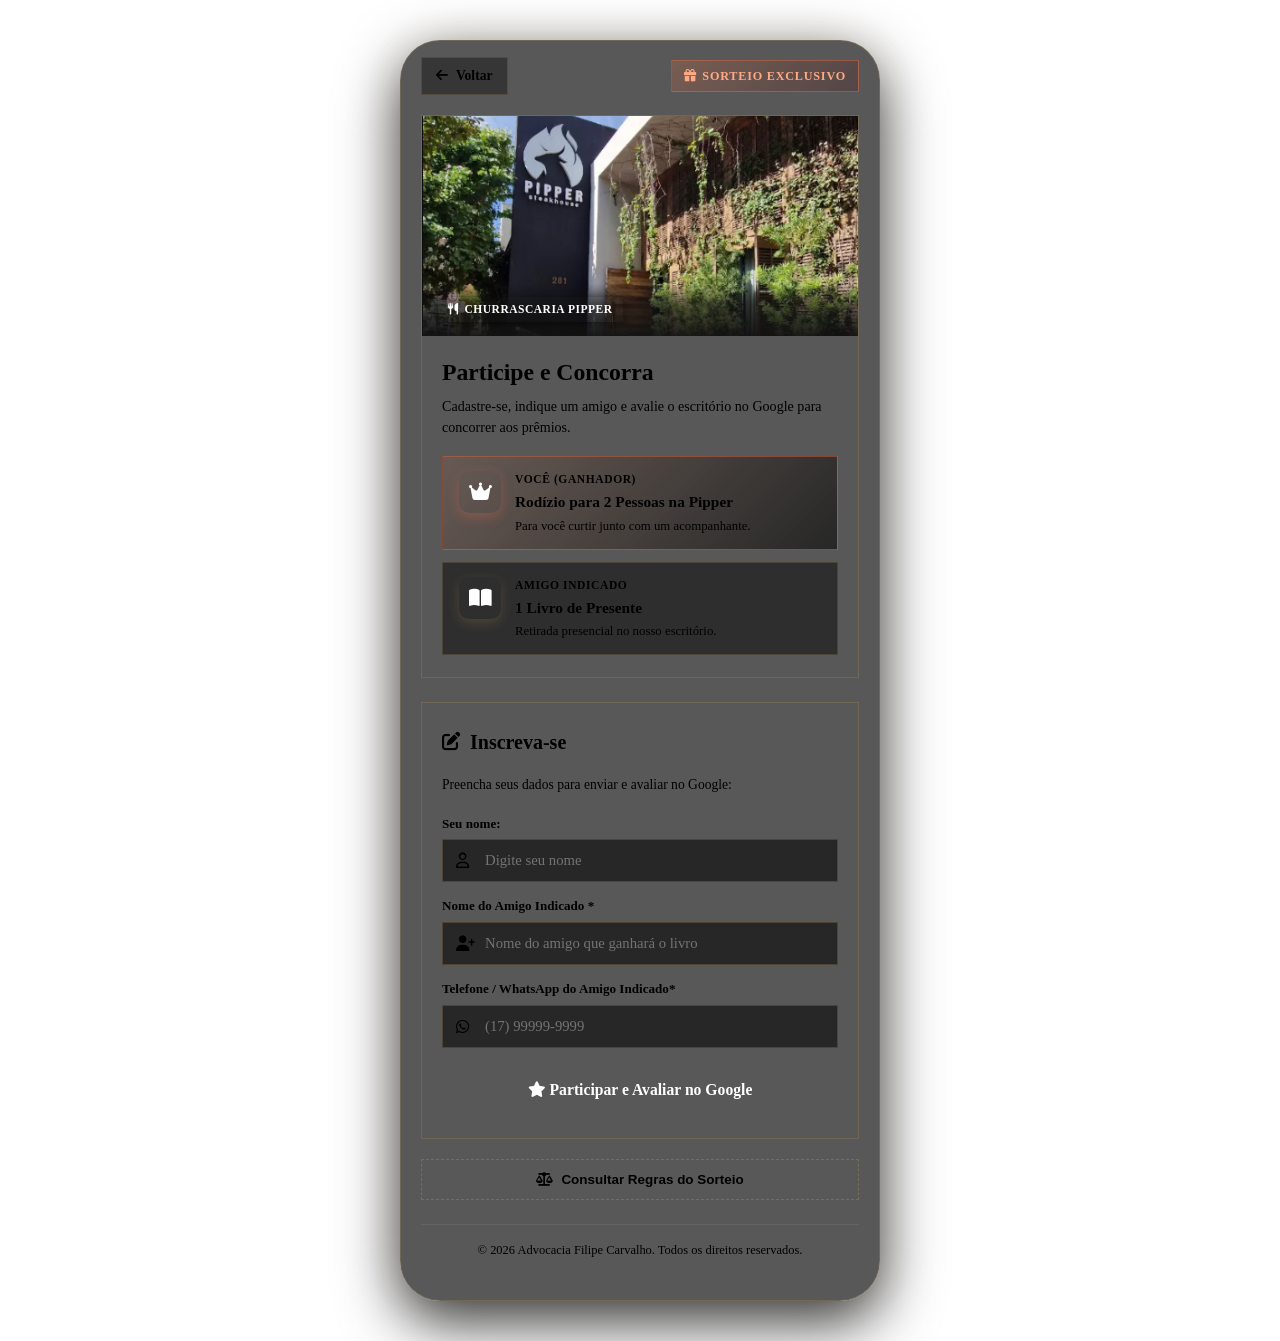
==== sorteio.html @ 43199985 "feat: add giveaway page and feature card linking to it" ====
<!DOCTYPE html>
<html lang="pt-BR">
<head>
  <meta charset="UTF-8">
  <meta name="viewport" content="width=device-width, initial-scale=1.0, maximum-scale=1.0, user-scalable=no">
  <title>Sorteio Exclusivo - Advocacia Filipe Carvalho & Churrascaria Pipper</title>

  <!-- SEO Meta Tags -->
  <meta name="description" content="Participe do Sorteio Exclusivo da Advocacia Filipe Carvalho. Ganhe um rodízio na Churrascaria Pipper para você e acompanhante, e um livro para o amigo que indicar!">
  <meta property="og:title" content="Sorteio Exclusivo - Advocacia Filipe Carvalho">
  <meta property="og:description" content="Rodízio na Churrascaria Pipper para você e um amigo ganha um livro!">
  <meta property="og:image" content="assets/Pipper2.png">

  <!-- Google Fonts -->
  <link rel="preconnect" href="https://fonts.googleapis.com">
  <link rel="preconnect" href="https://fonts.gstatic.com" crossorigin>
  <link href="https://fonts.googleapis.com/css2?family=Playfair+Display:ital,wght@0,600;0,700;1,400&family=Plus+Jakarta+Sans:wght@400;500;600;700&display=swap" rel="stylesheet">

  <!-- FontAwesome Icons CDN -->
  <link rel="stylesheet" href="https://cdnjs.cloudflare.com/ajax/libs/font-awesome/6.5.1/css/all.min.css">

  <!-- Custom Styles -->
  <link rel="stylesheet" href="styles.css">
  <link rel="stylesheet" href="sorteio.css">
</head>
<body>

  <div class="page-container sorteio-container">

    <!-- Top Nav -->
    <header class="sorteio-nav">
      <a href="index.html" class="sorteio-back-btn" id="btn-back">
        <i class="fa-solid fa-arrow-left"></i>
        <span>Voltar</span>
      </a>
      <span class="sorteio-pill-badge">
        <i class="fa-solid fa-gift"></i> Sorteio Exclusivo
      </span>
    </header>

    <!-- Card Principal com Foco na Fachada da Pipper -->
    <section class="sorteio-hero-card">
      <div class="hero-image-wrapper">
        <img src="assets/Pipper2.png" alt="Fachada Churrascaria Pipper" class="hero-cover-img">
        <div class="hero-image-overlay">
          <span class="hero-tag"><i class="fa-solid fa-utensils"></i> Churrascaria Pipper</span>
        </div>
      </div>

      <div class="sorteio-hero-content">
        <h1 class="sorteio-main-title">Participe e Concorra</h1>
        <p class="sorteio-main-desc">
          Cadastre-se, indique um amigo e avalie o escritório no Google para concorrer aos prêmios.
        </p>

        <!-- Premiação Sucinta -->
        <div class="prizes-grid">
          <div class="prize-card prize-winner">
            <div class="prize-icon">
              <i class="fa-solid fa-crown"></i>
            </div>
            <div class="prize-info">
              <span class="prize-label">Você (Ganhador)</span>
              <strong class="prize-title">Rodízio para 2 Pessoas na Pipper</strong>
              <p class="prize-sub">Para você curtir junto com um acompanhante.</p>
            </div>
          </div>

          <div class="prize-card prize-friend">
            <div class="prize-icon">
              <i class="fa-solid fa-book-open"></i>
            </div>
            <div class="prize-info">
              <span class="prize-label">Amigo Indicado</span>
              <strong class="prize-title">1 Livro de Presente</strong>
              <p class="prize-sub">Retirada presencial no nosso escritório.</p>
            </div>
          </div>
        </div>
      </div>
    </section>

    <!-- Formulário Sucinto (3 campos) -->
    <section class="sorteio-form-card">
      <h2 class="section-title"><i class="fa-solid fa-pen-to-square"></i> Inscreva-se</h2>
      <p class="form-instruction">Preencha seus dados para enviar e avaliar no Google:</p>

      <form id="form-sorteio" onsubmit="handleSorteioSubmit(event)">
        
        <div class="input-field">
          <label for="user-name">Seu nome:</label>
          <div class="input-wrapper">
            <i class="fa-regular fa-user"></i>
            <input type="text" id="user-name" name="nome" placeholder="Digite seu nome" required autocomplete="name">
          </div>
        </div>

        <div class="input-field">
          <label for="friend-name">Nome do Amigo Indicado *</label>
          <div class="input-wrapper">
            <i class="fa-solid fa-user-plus"></i>
            <input type="text" id="friend-name" name="amigo_indicado" placeholder="Nome do amigo que ganhará o livro" required>
          </div>
        </div>

        <div class="input-field">
          <label for="friend-phone">Telefone / WhatsApp do Amigo Indicado*</label>
          <div class="input-wrapper">
            <i class="fa-brands fa-whatsapp"></i>
            <input type="tel" id="friend-phone" name="telefone_amigo" placeholder="(17) 99999-9999" required autocomplete="tel">
          </div>
        </div>

        <!-- Botão de Ação -->
        <button type="submit" class="btn-submit-sorteio" id="btn-submit-sorteio">
          <span class="btn-text"><i class="fa-solid fa-star"></i> Participar e Avaliar no Google</span>
        </button>
      </form>
    </section>

    <!-- Link das Regras -->
    <div class="rules-quick-link-box">
      <button type="button" class="btn-rules-link" onclick="openModal('modal-rules')">
        <i class="fa-solid fa-scale-balanced"></i> Consultar Regras do Sorteio
      </button>
    </div>

    <!-- Footer -->
    <footer class="footer-section">
      <p class="copyright">
        &copy; 2026 <span>Advocacia Filipe Carvalho</span>. Todos os direitos reservados.
      </p>
    </footer>

  </div>

  <!-- MODAL: Regras do Sorteio -->
  <div class="modal-overlay" id="modal-rules">
    <div class="modal-card rules-modal-card">
      <button class="modal-close" onclick="closeModal('modal-rules')">
        <i class="fa-solid fa-xmark"></i>
      </button>

      <div class="modal-header">
        <h2 class="modal-title"><i class="fa-solid fa-scroll"></i> Regras do Sorteio</h2>
        <p class="modal-subtitle">Advocacia Filipe Carvalho</p>
      </div>

      <div class="rules-content">
        <div class="rule-block">
          <h4>1. Premiação</h4>
          <p>• <strong>Ganhador:</strong> Terá direito a 1 rodízio na Churrascaria Pipper para si e 1 acompanhante.<br>
          <strong style="color: var(--color-exotic-orange);">Atenção:</strong> O prêmio contempla exclusivamente o valor do rodízio. Consumo de bebidas, sobremesas, taxas de serviço/gorjetas ou quaisquer outros pratos adicionais não estão incluídos e deverão ser pagos à parte pelo usuário no local.<br>
          • <strong>Amigo Indicado:</strong> Receberá 1 exemplar de livro de presente selecionado pelo escritório.</p>
        </div>

        <div class="rule-block">
          <h4>2. Retirada do Livro</h4>
          <p>O livro do amigo indicado deverá ser retirado presencialmente no escritório da Advocacia Filipe Carvalho (Unidade São José do Rio Preto).</p>
        </div>

        <div class="rule-block">
          <h4>3. Requisitos de Validação</h4>
          <p>Para concorrer, o participante deve preencher o formulário informando seu nome, telefone e o nome do amigo indicado, e concluir a avaliação do escritório no Google.</p>
        </div>

        <div class="rule-block">
          <h4>4. Sorteio e Divulgação</h4>
          <p>O sorteio será realizado eletronicamente e anunciado nos canais oficiais do escritório. O ganhador será contatado pelo telefone informado no formulário.</p>
        </div>
      </div>

      <div style="margin-top: 20px;">
        <button class="btn-primary" onclick="closeModal('modal-rules')">
          <i class="fa-solid fa-check"></i> Fechar Regras
        </button>
      </div>
    </div>
  </div>

  <!-- Toast Notification -->
  <div class="toast-notification" id="toast">
    <i class="fa-solid fa-circle-check" style="color: var(--color-hazelnut);"></i>
    <span id="toast-msg">Mensagem</span>
  </div>

  <script src="script.js"></script>
  <script src="sorteio.js"></script>
</body>
</html>
---- styles.css ----
Retirada presencial com os dois juntos no nosso escritório.
/* ==========================================================================
   DESIGN SYSTEM & COLOR PALETTE TOKENS
   Color Palette derived strictly from provided swatch image:
   - Botanical: #4A2426 (Rich Burgundy / Wine)
   - Hazelnut: #A88B57 (Warm Gold / Brass)
   - Aventurine: #341819 (Deep Dark Chocolate Burgundy)
   - Exotic Orange: #D96B43 (Terracotta / Vibrant Rust Orange)
   - Licorice: #272727 (Dark Charcoal Surface)
   - Antique: #E8E5DF (Warm Silk Off-White)
   - Blackout: #121212 (Ultra Dark Deep Background)
   ========================================================================== */

:root {
  --color-botanical: #4a2426;
  --color-hazelnut: #a88b57;
  --color-hazelnut-light: #c8ad7a;
  --color-hazelnut-glow: rgba(168, 139, 87, 0.35);
  --color-aventurine: #341819;
  --color-exotic-orange: #d96b43;
  --color-exotic-orange-hover: #e5774e;
  --color-licorice: #272727;
  --color-licorice-card: rgba(39, 39, 39, 0.85);
  --color-antique: #e8e5df;
  --color-antique-muted: #b5b0a7;
  --color-blackout: #121212;

  --font-serif: 'Playfair Display', 'Cormorant Garamond', Georgia, serif;
  --font-sans: 'Plus Jakarta Sans', -apple-system, BlinkMacSystemFont, 'Segoe UI', Roboto, sans-serif;

  --radius-sm: 8px;
  --radius-md: 16px;
  --radius-lg: 24px;
  --radius-full: 9999px;

  --shadow-sm: 0 4px 12px rgba(0, 0, 0, 0.3);
  --shadow-md: 0 8px 24px rgba(0, 0, 0, 0.45);
  --shadow-glow: 0 0 25px rgba(217, 107, 67, 0.4);
  --shadow-gold: 0 4px 20px rgba(168, 139, 87, 0.25);

  --transition-fast: 0.2s cubic-bezier(0.4, 0, 0.2, 1);
  --transition-normal: 0.35s cubic-bezier(0.16, 1, 0.3, 1);
}

/* Reset & Base Styles */
* {
  margin: 0;
  padding: 0;
  box-sizing: border-box;
  -webkit-tap-highlight-color: transparent;
}

html {
  font-size: 16px;
  scroll-behavior: smooth;
}

body {
  font-family: var(--font-sans);
  background-color: var(--color-blackout);
  color: var(--color-antique);
  min-height: 100vh;
  display: flex;
  justify-content: center;
  align-items: flex-start;
  line-height: 1.5;
  background-image:
    radial-gradient(circle at 50% 0%, var(--color-aventurine) 0%, transparent 70%),
    radial-gradient(circle at 85% 60%, rgba(74, 36, 38, 0.2) 0%, transparent 50%),
    radial-gradient(circle at 15% 85%, rgba(168, 139, 87, 0.08) 0%, transparent 40%);
  background-attachment: fixed;
  padding: 0;
  overflow-x: hidden;
}

/* Wrapper Layout (Mobile First + Desktop Frame Toggle) */
.page-container {
  width: 100%;
  max-width: 480px;
  min-height: 100vh;
  padding: 24px 20px 40px;
  display: flex;
  flex-direction: column;
  align-items: center;
  position: relative;
  margin: 0 auto;
}

/* Header & Profile Section */
.profile-section {
  text-align: center;
  width: 100%;
  margin-bottom: 24px;
  animation: fadeInDown 0.8s ease-out;
}

.avatar-wrapper {
  position: relative;
  width: 124px;
  height: 124px;
  margin: 0 auto 18px;
}

.avatar-img {
  width: 100%;
  height: 100%;
  object-fit: cover;
  object-position: top center;
  border-radius: var(--radius-full);
  border: 3px solid var(--color-hazelnut);
  box-shadow: var(--shadow-gold), var(--shadow-md);
  transition: transform var(--transition-normal);
}

.avatar-wrapper:hover .avatar-img {
  transform: scale(1.03);
  border-color: var(--color-hazelnut-light);
}

.verified-badge {
  position: absolute;
  bottom: 4px;
  right: 4px;
  background: linear-gradient(135deg, var(--color-hazelnut), #d4af37);
  color: var(--color-blackout);
  width: 28px;
  height: 28px;
  border-radius: var(--radius-full);
  display: flex;
  align-items: center;
  justify-content: center;
  font-size: 14px;
  border: 2px solid var(--color-blackout);
  box-shadow: 0 2px 8px rgba(0, 0, 0, 0.5);
}

.profile-name {
  font-family: var(--font-serif);
  font-size: 1.65rem;
  font-weight: 700;
  letter-spacing: 0.5px;
  color: var(--color-antique);
  margin-bottom: 4px;
  display: flex;
  align-items: center;
  justify-content: center;
  gap: 6px;
}

.profile-title {
  font-size: 0.88rem;
  text-transform: uppercase;
  letter-spacing: 2px;
  color: var(--color-hazelnut);
  font-weight: 600;
  margin-bottom: 10px;
}

.profile-bio {
  font-size: 0.92rem;
  color: var(--color-antique-muted);
  max-width: 380px;
  margin: 0 auto;
  line-height: 1.45;
}

.badge-tag {
  display: inline-flex;
  align-items: center;
  gap: 6px;
  background: rgba(168, 139, 87, 0.12);
  border: 1px solid rgba(168, 139, 87, 0.3);
  color: var(--color-hazelnut-light);
  font-size: 0.78rem;
  padding: 4px 12px;
  border-radius: var(--radius-full);
  margin-top: 12px;
  font-weight: 500;
}

.status-dot {
  width: 7px;
  height: 7px;
  background-color: #2ec4b6;
  border-radius: 50%;
  box-shadow: 0 0 8px #2ec4b6;
  animation: pulseGreen 2s infinite;
}

/* Quick Action Bar */
.quick-actions {
  display: grid;
  grid-template-columns: repeat(4, 1fr);
  gap: 10px;
  width: 100%;
  margin-bottom: 24px;
  animation: fadeInUp 0.8s 0.2s ease-out backwards;
}

.action-btn {
  display: flex;
  flex-direction: column;
  align-items: center;
  justify-content: center;
  gap: 6px;
  background: var(--color-licorice-card);
  backdrop-filter: blur(12px);
  -webkit-backdrop-filter: blur(12px);
  border: 1px solid rgba(232, 229, 223, 0.08);
  padding: 12px 6px;
  border-radius: var(--radius-md);
  color: var(--color-antique);
  text-decoration: none;
  font-size: 0.75rem;
  font-weight: 600;
  transition: all var(--transition-fast);
  cursor: pointer;
}

.action-btn i {
  font-size: 1.25rem;
  color: var(--color-hazelnut);
  transition: transform var(--transition-fast), color var(--transition-fast);
}

/* Quick Action Buttons Hover & Active States */
.action-btn:hover,
.action-btn:active {
  background: linear-gradient(135deg, var(--color-exotic-orange), #b85028);
  border-color: var(--color-exotic-orange-hover);
  color: #ffffff;
  transform: translateY(-2px);
  box-shadow: var(--shadow-glow);
}

.action-btn:hover i,
.action-btn:active i {
  color: #ffffff;
  transform: scale(1.15);
}

.action-btn:focus,
.action-btn:focus-visible {
  outline: none;
}

/* Main Links Container */
.links-container {
  width: 100%;
  display: flex;
  flex-direction: column;
  gap: 14px;
  margin-bottom: 32px;
  animation: fadeInUp 0.8s 0.3s ease-out backwards;
}

/* Link Cards Base Style */
.link-card {
  position: relative;
  display: flex;
  align-items: center;
  justify-content: space-between;
  width: 100%;
  padding: 16px 20px;
  min-height: 60px;
  background: var(--color-licorice-card);
  backdrop-filter: blur(16px);
  -webkit-backdrop-filter: blur(16px);
  border: 1px solid rgba(168, 139, 87, 0.2);
  border-radius: var(--radius-md);
  color: var(--color-antique);
  text-decoration: none;
  font-weight: 600;
  font-size: 0.98rem;
  transition: all var(--transition-normal);
  cursor: pointer;
  overflow: hidden;
  box-shadow: var(--shadow-sm);
}

/* Link Card em Destaque */
.link-card.link-card-featured {
  background: linear-gradient(135deg, rgba(217, 107, 67, 0.22), rgba(74, 36, 38, 0.45));
  border: 1px solid rgba(217, 107, 67, 0.6);
  box-shadow: 0 4px 20px rgba(217, 107, 67, 0.25), var(--shadow-sm);
}

.link-card.link-card-featured .link-card-icon {
  background: linear-gradient(135deg, var(--color-exotic-orange), #b85028);
  color: #ffffff;
  box-shadow: 0 2px 10px rgba(217, 107, 67, 0.4);
}

.link-card.link-card-featured .link-badge {
  display: inline-flex;
  align-items: center;
  gap: 4px;
  background: var(--color-exotic-orange);
  color: #ffffff;
  font-size: 0.68rem;
  font-weight: 700;
  text-transform: uppercase;
  letter-spacing: 0.8px;
  padding: 2px 8px;
  border-radius: var(--radius-full);
  margin-top: 3px;
}

.link-card.link-card-featured:hover,
.link-card.link-card-featured:active {
  background: linear-gradient(135deg, var(--color-exotic-orange), #c34d20);
  border-color: #ff8c5a;
  box-shadow: 0 0 28px rgba(217, 107, 67, 0.55), var(--shadow-md);
}

.link-card::before {
  content: '';
  position: absolute;
  top: 0;
  left: -100%;
  width: 100%;
  height: 100%;
  background: linear-gradient(90deg, transparent, rgba(232, 229, 223, 0.08), transparent);
  transition: left 0.6s ease;
}

.link-card:hover::before {
  left: 100%;
}

.link-card-content {
  display: flex;
  align-items: center;
  gap: 14px;
  z-index: 1;
}

.link-card-icon {
  width: 40px;
  height: 40px;
  border-radius: 10px;
  background: rgba(168, 139, 87, 0.15);
  color: var(--color-hazelnut-light);
  display: flex;
  align-items: center;
  justify-content: center;
  font-size: 1.2rem;
  flex-shrink: 0;
  transition: all var(--transition-fast);
}

.link-card-text {
  display: flex;
  flex-direction: column;
  align-items: flex-start;
  text-align: left;
}

.link-card-title {
  color: var(--color-antique);
  font-size: 0.96rem;
  line-height: 1.3;
}

.link-card-arrow {
  color: var(--color-hazelnut);
  font-size: 1rem;
  transition: transform var(--transition-fast);
  z-index: 1;
}

/* Main Link Cards Hover & Active Click States */
.link-card:hover,
.link-card:active {
  transform: translateY(-3px);
  background: linear-gradient(135deg, var(--color-exotic-orange), #b85028);
  border-color: var(--color-exotic-orange-hover);
  box-shadow: var(--shadow-glow), var(--shadow-md);
}

.link-card:hover .link-card-title,
.link-card:active .link-card-title {
  color: #ffffff;
}

.link-card:hover .link-card-arrow,
.link-card:active .link-card-arrow {
  transform: translateX(4px);
  color: #ffffff;
}

.link-card:hover .link-card-icon,
.link-card:active .link-card-icon {
  background: rgba(255, 255, 255, 0.2);
  color: #ffffff;
}

.link-card:focus,
.link-card:focus-visible,
.social-icon:focus,
.social-icon:focus-visible {
  outline: none;
}

/* Footer Section */
.footer-section {
  width: 100%;
  text-align: center;
  margin-top: auto;
  padding-top: 16px;
  border-top: 1px solid rgba(232, 229, 223, 0.08);
  animation: fadeIn 1s 0.5s ease-out backwards;
}

.social-links {
  display: flex;
  align-items: center;
  justify-content: center;
  gap: 16px;
  margin-bottom: 16px;
}

.social-icon {
  width: 42px;
  height: 42px;
  border-radius: var(--radius-full);
  background: var(--color-licorice-card);
  border: 1px solid rgba(168, 139, 87, 0.2);
  color: var(--color-antique);
  display: flex;
  align-items: center;
  justify-content: center;
  font-size: 1.15rem;
  text-decoration: none;
  transition: all var(--transition-fast);
}

.social-icon:hover,
.social-icon:active {
  background: linear-gradient(135deg, var(--color-exotic-orange), #b85028);
  color: #ffffff;
  border-color: var(--color-exotic-orange-hover);
  transform: translateY(-3px);
  box-shadow: var(--shadow-glow);
}

.copyright {
  font-size: 0.78rem;
  color: var(--color-antique-muted);
  font-weight: 400;
}

.copyright span {
  color: var(--color-hazelnut);
}

/* Modal Overlay & Card */
.modal-overlay {
  position: fixed;
  top: 0;
  left: 0;
  width: 100%;
  height: 100%;
  background: rgba(18, 18, 18, 0.85);
  backdrop-filter: blur(12px);
  -webkit-backdrop-filter: blur(12px);
  z-index: 1000;
  display: flex;
  align-items: center;
  justify-content: center;
  padding: 20px;
  opacity: 0;
  visibility: hidden;
  transition: all var(--transition-fast);
}

.modal-overlay.active {
  opacity: 1;
  visibility: visible;
}

.modal-card {
  background: var(--color-licorice);
  border: 1px solid var(--color-hazelnut);
  border-radius: var(--radius-lg);
  width: 100%;
  max-width: 440px;
  max-height: 85vh;
  overflow-y: auto;
  padding: 28px 24px;
  position: relative;
  box-shadow: var(--shadow-md), var(--shadow-gold);
  transform: scale(0.9);
  transition: transform var(--transition-normal);
}

.modal-overlay.active .modal-card {
  transform: scale(1);
}

.modal-close {
  position: absolute;
  top: 18px;
  right: 18px;
  background: rgba(232, 229, 223, 0.1);
  border: none;
  color: var(--color-antique);
  width: 32px;
  height: 32px;
  border-radius: var(--radius-full);
  display: flex;
  align-items: center;
  justify-content: center;
  cursor: pointer;
  font-size: 1.1rem;
  transition: background var(--transition-fast);
}

.modal-close:hover {
  background: var(--color-exotic-orange);
  color: #fff;
}

.modal-header {
  margin-bottom: 20px;
  text-align: center;
}

.modal-title {
  font-family: var(--font-serif);
  font-size: 1.45rem;
  color: var(--color-antique);
  margin-bottom: 6px;
}

.modal-subtitle {
  font-size: 0.85rem;
  color: var(--color-hazelnut);
}

/* Practice Areas Accordion / Toggles inside Modal */
.practice-accordion {
  display: flex;
  flex-direction: column;
  gap: 10px;
  text-align: left;
}

.practice-toggle {
  background: rgba(18, 18, 18, 0.6);
  border: 1px solid rgba(168, 139, 87, 0.25);
  border-radius: var(--radius-md);
  overflow: hidden;
  transition: border-color var(--transition-fast), background var(--transition-fast);
}

.practice-toggle[open] {
  border-color: var(--color-hazelnut);
  background: rgba(39, 39, 39, 0.9);
}

.practice-summary {
  display: flex;
  align-items: center;
  justify-content: space-between;
  padding: 14px 16px;
  cursor: pointer;
  user-select: none;
  font-weight: 600;
  font-size: 0.95rem;
  color: var(--color-antique);
  list-style: none;
  transition: color var(--transition-fast);
}

.practice-summary::-webkit-details-marker {
  display: none;
}

.practice-summary:hover {
  color: var(--color-hazelnut-light);
}

.practice-title-text {
  display: flex;
  align-items: center;
  gap: 10px;
}

.practice-title-text i {
  color: var(--color-hazelnut);
  font-size: 1.1rem;
  width: 20px;
  text-align: center;
}

.toggle-arrow {
  color: var(--color-hazelnut);
  font-size: 0.85rem;
  transition: transform var(--transition-fast);
}

.practice-toggle[open] .toggle-arrow {
  transform: rotate(180deg);
  color: var(--color-exotic-orange);
}

.practice-detail {
  padding: 0 16px 14px 46px;
  font-size: 0.85rem;
  color: var(--color-antique-muted);
  line-height: 1.5;
  animation: fadeIn 0.3s ease-out;
}

/* Modal Form Controls */
.form-group {
  margin-bottom: 16px;
  text-align: left;
}

.form-label {
  display: block;
  font-size: 0.82rem;
  color: var(--color-antique);
  margin-bottom: 6px;
  font-weight: 500;
}

.form-input,
.form-select,
.form-textarea {
  width: 100%;
  background: var(--color-blackout);
  border: 1px solid rgba(168, 139, 87, 0.3);
  border-radius: var(--radius-sm);
  padding: 12px 14px;
  color: var(--color-antique);
  font-family: var(--font-sans);
  font-size: 0.9rem;
  outline: none;
  transition: border var(--transition-fast);
}

.form-input:focus,
.form-select:focus,
.form-textarea:focus {
  border-color: var(--color-hazelnut);
  box-shadow: 0 0 10px rgba(168, 139, 87, 0.3);
}

.btn-primary {
  width: 100%;
  background: var(--color-exotic-orange);
  color: #fff;
  border: none;
  border-radius: var(--radius-md);
  padding: 14px;
  font-size: 0.95rem;
  font-weight: 700;
  cursor: pointer;
  display: flex;
  align-items: center;
  justify-content: center;
  gap: 8px;
  transition: all var(--transition-fast);
  box-shadow: var(--shadow-sm);
  text-decoration: none !important;
}

.btn-primary:hover {
  background: var(--color-exotic-orange-hover);
  transform: translateY(-2px);
  box-shadow: var(--shadow-glow);
}

/* Location Units inside Modal */
.location-card-unit {
  background: rgba(18, 18, 18, 0.6);
  border: 1px solid rgba(168, 139, 87, 0.25);
  border-radius: var(--radius-md);
  padding: 14px 16px;
  margin-bottom: 14px;
  text-align: left;
}

.location-card-unit:last-child {
  margin-bottom: 0;
}

.unit-title {
  font-size: 0.95rem;
  color: var(--color-antique);
  margin-bottom: 6px;
  display: flex;
  align-items: center;
  gap: 8px;
}

.unit-title i {
  color: var(--color-hazelnut);
}

.unit-address,
.unit-phone {
  font-size: 0.84rem;
  color: var(--color-antique-muted);
  line-height: 1.4;
  margin-bottom: 4px;
  display: flex;
  align-items: flex-start;
  gap: 8px;
}

.unit-address i,
.unit-phone i {
  color: var(--color-hazelnut);
  font-size: 0.9rem;
  margin-top: 3px;
}

/* Side-by-Side Modal Buttons */
.modal-buttons-row {
  display: grid;
  grid-template-columns: 1fr 1fr;
  gap: 10px;
  width: 100%;
  margin-top: 12px;
}

.btn-maps,
.btn-waze {
  display: flex;
  align-items: center;
  justify-content: center;
  gap: 8px;
  padding: 12px 6px;
  border-radius: var(--radius-md);
  font-size: 0.88rem;
  font-weight: 700;
  text-decoration: none !important;
  color: #ffffff !important;
  transition: all var(--transition-fast);
  border: none;
  box-shadow: var(--shadow-sm);
  cursor: pointer;
}

.btn-maps i,
.btn-waze i {
  font-size: 1.35rem;
  /* Aumentado o tamanho dos ícones */
}

/* Google Maps Red Branding */
.btn-maps {
  background: linear-gradient(135deg, #EA4335, #D93025);
}

.btn-maps:hover {
  background: linear-gradient(135deg, #ff5243, #EA4335);
  transform: translateY(-2px);
  box-shadow: 0 4px 15px rgba(234, 67, 53, 0.4);
}

/* Waze Cyan/Blue Branding */
.btn-waze {
  background: linear-gradient(135deg, #00B2FF, #0088CC);
}

.btn-waze:hover {
  background: linear-gradient(135deg, #33C4FF, #00B2FF);
  transform: translateY(-2px);
  box-shadow: 0 4px 15px rgba(0, 178, 255, 0.4);
}

/* Toast Notifications */
.toast-notification {
  position: fixed;
  bottom: 24px;
  left: 50%;
  transform: translateX(-50%) translateY(100px);
  background: var(--color-botanical);
  color: var(--color-antique);
  border: 1px solid var(--color-hazelnut);
  padding: 12px 24px;
  border-radius: var(--radius-full);
  font-size: 0.88rem;
  font-weight: 600;
  box-shadow: var(--shadow-md);
  z-index: 2000;
  opacity: 0;
  transition: all 0.4s cubic-bezier(0.175, 0.885, 0.32, 1.275);
  display: flex;
  align-items: center;
  gap: 10px;
}

.toast-notification.show {
  transform: translateX(-50%) translateY(0);
  opacity: 1;
}

/* QR Code Container */
.qr-code-box {
  background: #ffffff;
  padding: 16px;
  border-radius: var(--radius-md);
  display: inline-block;
  margin: 16px 0;
  box-shadow: var(--shadow-sm);
}

.qr-code-box img {
  width: 180px;
  height: 180px;
  display: block;
}

/* Animations */
@keyframes fadeInDown {
  from {
    opacity: 0;
    transform: translateY(-20px);
  }

  to {
    opacity: 1;
    transform: translateY(0);
  }
}

@keyframes fadeInUp {
  from {
    opacity: 0;
    transform: translateY(20px);
  }

  to {
    opacity: 1;
    transform: translateY(0);
  }
}

@keyframes fadeIn {
  from {
    opacity: 0;
  }

  to {
    opacity: 1;
  }
}

@keyframes pulseGlow {
  0% {
    box-shadow: 0 0 15px rgba(217, 107, 67, 0.4);
  }

  50% {
    box-shadow: 0 0 30px rgba(217, 107, 67, 0.7);
  }

  100% {
    box-shadow: 0 0 15px rgba(217, 107, 67, 0.4);
  }
}

@keyframes pulseGreen {
  0% {
    transform: scale(0.95);
    box-shadow: 0 0 0 0 rgba(46, 196, 182, 0.7);
  }

  70% {
    transform: scale(1);
    box-shadow: 0 0 0 8px rgba(46, 196, 182, 0);
  }

  100% {
    transform: scale(0.95);
    box-shadow: 0 0 0 0 rgba(46, 196, 182, 0);
  }
}

/* Desktop Presentation Mode Enhancements */
@media (min-width: 768px) {
  body {
    padding: 40px 20px;
  }

  .page-container {
    background: rgba(18, 18, 18, 0.7);
    border: 1px solid rgba(168, 139, 87, 0.3);
    border-radius: 40px;
    box-shadow: 0 20px 60px rgba(0, 0, 0, 0.8), 0 0 40px rgba(168, 139, 87, 0.15);
    backdrop-filter: blur(20px);
    -webkit-backdrop-filter: blur(20px);
  }
}
---- sorteio.css ----
/* ==========================================================================
   SORTEIO PAGE STYLES - Advocacia Filipe Carvalho & Churrascaria Pipper
   ========================================================================== */

.sorteio-container {
  padding-top: 16px;
}

/* Top Nav */
.sorteio-nav {
  display: flex;
  align-items: center;
  justify-content: space-between;
  width: 100%;
  margin-bottom: 20px;
}

.sorteio-back-btn {
  display: inline-flex;
  align-items: center;
  gap: 8px;
  background: rgba(39, 39, 39, 0.7);
  border: 1px solid rgba(168, 139, 87, 0.25);
  color: var(--color-antique);
  text-decoration: none;
  font-size: 0.85rem;
  font-weight: 600;
  padding: 8px 14px;
  border-radius: var(--radius-full);
  transition: all var(--transition-fast);
}

.sorteio-back-btn:hover {
  background: var(--color-exotic-orange);
  border-color: var(--color-exotic-orange-hover);
  color: #ffffff;
  transform: translateX(-3px);
}

.sorteio-pill-badge {
  display: inline-flex;
  align-items: center;
  gap: 6px;
  background: linear-gradient(135deg, rgba(217, 107, 67, 0.25), rgba(74, 36, 38, 0.35));
  border: 1px solid rgba(217, 107, 67, 0.5);
  color: #ffaa85;
  font-size: 0.76rem;
  font-weight: 700;
  text-transform: uppercase;
  letter-spacing: 0.8px;
  padding: 6px 12px;
  border-radius: var(--radius-full);
}

/* Hero Card */
.sorteio-hero-card {
  width: 100%;
  background: var(--color-licorice-card);
  border: 1px solid rgba(168, 139, 87, 0.3);
  border-radius: var(--radius-lg);
  overflow: hidden;
  box-shadow: var(--shadow-md), 0 0 24px rgba(217, 107, 67, 0.15);
  margin-bottom: 24px;
}

.hero-image-wrapper {
  position: relative;
  width: 100%;
  height: 220px;
  background: #000;
  overflow: hidden;
}

.hero-cover-img {
  width: 100%;
  height: 100%;
  object-fit: cover;
  object-position: center 38%;
  display: block;
  transition: transform 0.6s ease;
}

.sorteio-hero-card:hover .hero-cover-img {
  transform: scale(1.04);
}

.hero-image-overlay {
  position: absolute;
  bottom: 0;
  left: 0;
  width: 100%;
  padding: 14px 16px;
  background: linear-gradient(0deg, rgba(18, 18, 18, 0.95) 0%, rgba(18, 18, 18, 0.6) 60%, transparent 100%);
  display: flex;
  align-items: flex-end;
}

.hero-tag {
  display: inline-flex;
  align-items: center;
  gap: 6px;
  background: var(--color-exotic-orange);
  color: #ffffff;
  font-size: 0.72rem;
  font-weight: 700;
  text-transform: uppercase;
  letter-spacing: 0.5px;
  padding: 4px 10px;
  border-radius: var(--radius-full);
  box-shadow: 0 2px 8px rgba(0,0,0,0.5);
}

.sorteio-hero-content {
  padding: 22px 20px;
  text-align: left;
}

.sorteio-main-title {
  font-family: var(--font-serif);
  font-size: 1.48rem;
  font-weight: 700;
  color: var(--color-antique);
  line-height: 1.25;
  margin-bottom: 8px;
}

.sorteio-main-desc {
  font-size: 0.88rem;
  color: var(--color-antique-muted);
  line-height: 1.5;
  margin-bottom: 18px;
}

/* Prizes Grid */
.prizes-grid {
  display: flex;
  flex-direction: column;
  gap: 12px;
}

.prize-card {
  display: flex;
  align-items: flex-start;
  gap: 14px;
  padding: 14px 16px;
  border-radius: var(--radius-md);
  background: rgba(18, 18, 18, 0.6);
  border: 1px solid rgba(168, 139, 87, 0.25);
  transition: all var(--transition-fast);
}

.prize-card:hover {
  transform: translateY(-2px);
  border-color: var(--color-hazelnut-light);
}

.prize-winner {
  border-color: rgba(217, 107, 67, 0.5);
  background: linear-gradient(135deg, rgba(217, 107, 67, 0.12), rgba(18, 18, 18, 0.7));
}

.prize-icon {
  width: 42px;
  height: 42px;
  border-radius: 10px;
  display: flex;
  align-items: center;
  justify-content: center;
  font-size: 1.25rem;
  flex-shrink: 0;
}

.prize-winner .prize-icon {
  background: linear-gradient(135deg, var(--color-exotic-orange), #b85028);
  color: #ffffff;
  box-shadow: 0 4px 12px rgba(217, 107, 67, 0.35);
}

.prize-friend .prize-icon {
  background: linear-gradient(135deg, var(--color-hazelnut), #6b5530);
  color: #ffffff;
  box-shadow: 0 4px 12px rgba(168, 139, 87, 0.25);
}

.prize-info {
  display: flex;
  flex-direction: column;
  gap: 2px;
}

.prize-label {
  font-size: 0.72rem;
  font-weight: 700;
  text-transform: uppercase;
  letter-spacing: 0.6px;
  color: var(--color-hazelnut-light);
}

.prize-title {
  font-size: 0.96rem;
  color: var(--color-antique);
}

.prize-sub {
  font-size: 0.8rem;
  color: var(--color-antique-muted);
  line-height: 1.35;
  margin-top: 2px;
}

/* Steps Guide */
.sorteio-steps-guide {
  width: 100%;
  background: var(--color-licorice-card);
  border: 1px solid rgba(168, 139, 87, 0.2);
  border-radius: var(--radius-lg);
  padding: 22px 20px;
  margin-bottom: 24px;
}

.section-title {
  font-family: var(--font-serif);
  font-size: 1.25rem;
  color: var(--color-antique);
  display: flex;
  align-items: center;
  gap: 10px;
  margin-bottom: 18px;
}

.section-title i {
  color: var(--color-hazelnut);
  font-size: 1.15rem;
}

.steps-timeline {
  display: flex;
  flex-direction: column;
  gap: 14px;
}

.step-item {
  display: flex;
  align-items: flex-start;
  gap: 14px;
}

.step-number {
  width: 28px;
  height: 28px;
  border-radius: 50%;
  background: var(--color-hazelnut);
  color: var(--color-blackout);
  font-weight: 700;
  font-size: 0.85rem;
  display: flex;
  align-items: center;
  justify-content: center;
  flex-shrink: 0;
  box-shadow: 0 2px 8px rgba(168, 139, 87, 0.3);
}

.step-body strong {
  display: block;
  font-size: 0.9rem;
  color: var(--color-antique);
  margin-bottom: 2px;
}

.step-body p {
  font-size: 0.8rem;
  color: var(--color-antique-muted);
  line-height: 1.35;
}

/* Review Banner Box */
.review-banner-box {
  width: 100%;
  background: linear-gradient(135deg, rgba(74, 36, 38, 0.5), rgba(39, 39, 39, 0.9));
  border: 1px solid rgba(217, 107, 67, 0.4);
  border-radius: var(--radius-lg);
  padding: 20px;
  margin-bottom: 24px;
  text-align: left;
  box-shadow: var(--shadow-sm);
}

.review-banner-header {
  display: flex;
  align-items: center;
  gap: 14px;
  margin-bottom: 14px;
}

.google-logo-badge {
  width: 44px;
  height: 44px;
  border-radius: 12px;
  background: #ffffff;
  color: #ea4335;
  display: flex;
  align-items: center;
  justify-content: center;
  font-size: 1.4rem;
  flex-shrink: 0;
  box-shadow: 0 4px 12px rgba(0,0,0,0.3);
}

.review-banner-header h3 {
  font-size: 0.98rem;
  color: var(--color-antique);
  margin-bottom: 3px;
}

.review-banner-header p {
  font-size: 0.8rem;
  color: var(--color-antique-muted);
  line-height: 1.35;
}

.btn-google-review {
  display: inline-flex;
  align-items: center;
  justify-content: center;
  gap: 8px;
  width: 100%;
  padding: 13px 20px;
  background: #ea4335;
  color: #ffffff;
  text-decoration: none;
  font-weight: 700;
  font-size: 0.92rem;
  border-radius: var(--radius-md);
  box-shadow: 0 4px 14px rgba(234, 67, 53, 0.35);
  transition: all var(--transition-fast);
}

.btn-google-review:hover {
  background: #d33828;
  transform: translateY(-2px);
  box-shadow: 0 6px 18px rgba(234, 67, 53, 0.45);
}

/* Sorteio Form Card */
.sorteio-form-card {
  width: 100%;
  background: var(--color-licorice-card);
  border: 1px solid rgba(168, 139, 87, 0.3);
  border-radius: var(--radius-lg);
  padding: 24px 20px;
  margin-bottom: 20px;
  text-align: left;
}

.form-instruction {
  font-size: 0.85rem;
  color: var(--color-antique-muted);
  margin-bottom: 18px;
}

.form-group-title {
  display: flex;
  align-items: center;
  gap: 8px;
  font-size: 0.86rem;
  font-weight: 700;
  text-transform: uppercase;
  letter-spacing: 0.8px;
  color: var(--color-hazelnut-light);
  margin-bottom: 12px;
  padding-bottom: 4px;
  border-bottom: 1px solid rgba(168, 139, 87, 0.2);
}

.input-field {
  margin-bottom: 14px;
}

.input-field label {
  display: block;
  font-size: 0.82rem;
  font-weight: 600;
  color: var(--color-antique);
  margin-bottom: 6px;
}

.input-wrapper {
  position: relative;
  display: flex;
  align-items: center;
}

.input-wrapper i {
  position: absolute;
  left: 14px;
  color: var(--color-hazelnut);
  font-size: 0.95rem;
  pointer-events: none;
}

.input-wrapper input {
  width: 100%;
  padding: 12px 14px 12px 42px;
  background: rgba(18, 18, 18, 0.7);
  border: 1px solid rgba(168, 139, 87, 0.3);
  border-radius: var(--radius-md);
  color: var(--color-antique);
  font-family: var(--font-sans);
  font-size: 0.92rem;
  outline: none;
  transition: all var(--transition-fast);
}

.input-wrapper input:focus {
  border-color: var(--color-exotic-orange);
  background: rgba(18, 18, 18, 0.9);
  box-shadow: 0 0 14px rgba(217, 107, 67, 0.3);
}

.input-wrapper input::placeholder {
  color: rgba(232, 229, 223, 0.4);
}

/* Checkbox */
.checkbox-container {
  margin-top: 14px;
  margin-bottom: 12px;
}

.custom-checkbox {
  display: flex;
  align-items: flex-start;
  gap: 10px;
  position: relative;
  cursor: pointer;
  user-select: none;
}

.custom-checkbox input {
  position: absolute;
  opacity: 0;
  cursor: pointer;
  height: 0;
  width: 0;
}

.checkmark {
  width: 20px;
  height: 20px;
  background-color: rgba(18, 18, 18, 0.7);
  border: 1.5px solid rgba(168, 139, 87, 0.5);
  border-radius: 6px;
  display: flex;
  align-items: center;
  justify-content: center;
  flex-shrink: 0;
  margin-top: 1px;
  transition: all var(--transition-fast);
}

.custom-checkbox:hover input ~ .checkmark {
  border-color: var(--color-hazelnut-light);
}

.custom-checkbox input:checked ~ .checkmark {
  background-color: var(--color-exotic-orange);
  border-color: var(--color-exotic-orange);
}

.checkmark:after {
  content: "";
  display: none;
  width: 5px;
  height: 10px;
  border: solid white;
  border-width: 0 2px 2px 0;
  transform: rotate(45deg);
  margin-top: -2px;
}

.custom-checkbox input:checked ~ .checkmark:after {
  display: block;
}

.checkbox-label {
  font-size: 0.82rem;
  color: var(--color-antique);
  line-height: 1.4;
}

.checkbox-label a {
  color: var(--color-hazelnut-light);
  text-decoration: underline;
}

.checkbox-label a:hover {
  color: var(--color-exotic-orange);
}

/* Submit Button */
.btn-submit-sorteio {
  width: 100%;
  margin-top: 18px;
  padding: 15px 22px;
  background: linear-gradient(135deg, var(--color-exotic-orange), #b85028);
  border: 1px solid var(--color-exotic-orange-hover);
  border-radius: var(--radius-md);
  color: #ffffff;
  font-family: var(--font-sans);
  font-size: 0.98rem;
  font-weight: 700;
  cursor: pointer;
  display: flex;
  align-items: center;
  justify-content: center;
  gap: 10px;
  box-shadow: var(--shadow-glow), var(--shadow-sm);
  transition: all var(--transition-fast);
}

.btn-submit-sorteio:hover {
  transform: translateY(-2px);
  box-shadow: 0 0 30px rgba(217, 107, 67, 0.6), var(--shadow-md);
}

/* Rules Quick Link */
.rules-quick-link-box {
  width: 100%;
  margin-bottom: 24px;
}

.btn-rules-link {
  width: 100%;
  background: transparent;
  border: 1px dashed rgba(168, 139, 87, 0.4);
  color: var(--color-hazelnut-light);
  padding: 12px 16px;
  border-radius: var(--radius-md);
  font-size: 0.84rem;
  font-weight: 600;
  cursor: pointer;
  display: flex;
  align-items: center;
  justify-content: center;
  gap: 8px;
  transition: all var(--transition-fast);
}

.btn-rules-link:hover {
  background: rgba(168, 139, 87, 0.1);
  border-color: var(--color-hazelnut);
  color: #ffffff;
}

/* Modal Rules */
.rules-modal-card {
  max-width: 520px;
  text-align: left;
}

.rules-content {
  display: flex;
  flex-direction: column;
  gap: 16px;
  font-size: 0.86rem;
  color: var(--color-antique-muted);
  line-height: 1.5;
  max-height: 55vh;
  overflow-y: auto;
  padding-right: 6px;
}

.rule-block h4 {
  font-family: var(--font-sans);
  font-size: 0.95rem;
  color: var(--color-antique);
  margin-bottom: 4px;
}

.rule-block ul {
  margin-left: 20px;
  margin-top: 6px;
}

.rule-block li {
  margin-bottom: 4px;
}
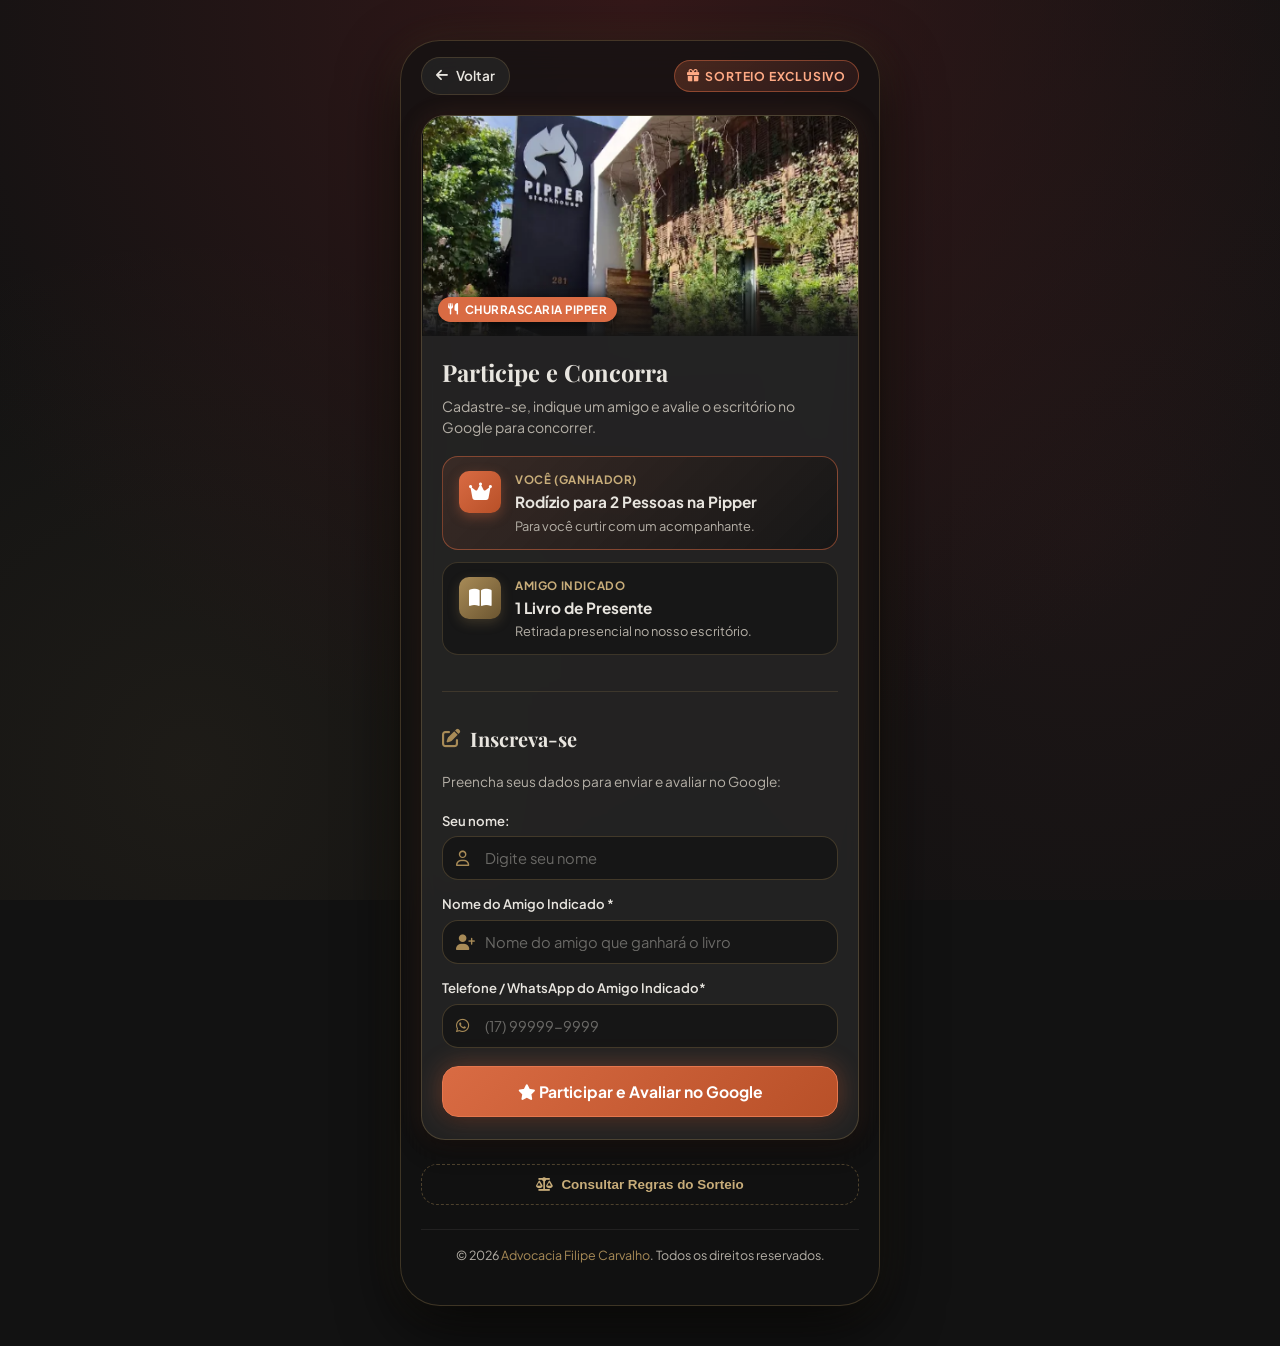
==== commit 1f351de8: "feat: reorganize raffle form layout inside hero section and update copy texts" ====
--- a/sorteio.html
+++ b/sorteio.html
@@ -50,7 +50,7 @@
       <div class="sorteio-hero-content">
         <h1 class="sorteio-main-title">Participe e Concorra</h1>
         <p class="sorteio-main-desc">
-          Cadastre-se, indique um amigo e avalie o escritório no Google para concorrer aos prêmios.
+          Cadastre-se, indique um amigo e avalie o escritório no Google para concorrer.
         </p>
 
         <!-- Premiação Sucinta -->
@@ -62,7 +62,7 @@
             <div class="prize-info">
               <span class="prize-label">Você (Ganhador)</span>
               <strong class="prize-title">Rodízio para 2 Pessoas na Pipper</strong>
-              <p class="prize-sub">Para você curtir junto com um acompanhante.</p>
+              <p class="prize-sub">Para você curtir com um acompanhante.</p>
             </div>
           </div>
 
@@ -76,46 +76,47 @@
               <p class="prize-sub">Retirada presencial no nosso escritório.</p>
             </div>
           </div>
+        <!-- Divisor elegante -->
+        <hr class="sorteio-section-divider">
+
+        <!-- Formulário Sucinto (3 campos) -->
+        <div class="sorteio-form-section">
+          <h2 class="section-title"><i class="fa-solid fa-pen-to-square"></i> Inscreva-se</h2>
+          <p class="form-instruction">Preencha seus dados para enviar e avaliar no Google:</p>
+
+          <form id="form-sorteio" onsubmit="handleSorteioSubmit(event)">
+            
+            <div class="input-field">
+              <label for="user-name">Seu nome:</label>
+              <div class="input-wrapper">
+                <i class="fa-regular fa-user"></i>
+                <input type="text" id="user-name" name="nome" placeholder="Digite seu nome" required autocomplete="name">
+              </div>
+            </div>
+
+            <div class="input-field">
+              <label for="friend-name">Nome do Amigo Indicado *</label>
+              <div class="input-wrapper">
+                <i class="fa-solid fa-user-plus"></i>
+                <input type="text" id="friend-name" name="amigo_indicado" placeholder="Nome do amigo que ganhará o livro" required>
+              </div>
+            </div>
+
+            <div class="input-field">
+              <label for="friend-phone">Telefone / WhatsApp do Amigo Indicado*</label>
+              <div class="input-wrapper">
+                <i class="fa-brands fa-whatsapp"></i>
+                <input type="tel" id="friend-phone" name="telefone_amigo" placeholder="(17) 99999-9999" required autocomplete="tel">
+              </div>
+            </div>
+
+            <!-- Botão de Ação -->
+            <button type="submit" class="btn-submit-sorteio" id="btn-submit-sorteio">
+              <span class="btn-text"><i class="fa-solid fa-star"></i> Participar e Avaliar no Google</span>
+            </button>
+          </form>
         </div>
       </div>
-    </section>
-
-    <!-- Formulário Sucinto (3 campos) -->
-    <section class="sorteio-form-card">
-      <h2 class="section-title"><i class="fa-solid fa-pen-to-square"></i> Inscreva-se</h2>
-      <p class="form-instruction">Preencha seus dados para enviar e avaliar no Google:</p>
-
-      <form id="form-sorteio" onsubmit="handleSorteioSubmit(event)">
-        
-        <div class="input-field">
-          <label for="user-name">Seu nome:</label>
-          <div class="input-wrapper">
-            <i class="fa-regular fa-user"></i>
-            <input type="text" id="user-name" name="nome" placeholder="Digite seu nome" required autocomplete="name">
-          </div>
-        </div>
-
-        <div class="input-field">
-          <label for="friend-name">Nome do Amigo Indicado *</label>
-          <div class="input-wrapper">
-            <i class="fa-solid fa-user-plus"></i>
-            <input type="text" id="friend-name" name="amigo_indicado" placeholder="Nome do amigo que ganhará o livro" required>
-          </div>
-        </div>
-
-        <div class="input-field">
-          <label for="friend-phone">Telefone / WhatsApp do Amigo Indicado*</label>
-          <div class="input-wrapper">
-            <i class="fa-brands fa-whatsapp"></i>
-            <input type="tel" id="friend-phone" name="telefone_amigo" placeholder="(17) 99999-9999" required autocomplete="tel">
-          </div>
-        </div>
-
-        <!-- Botão de Ação -->
-        <button type="submit" class="btn-submit-sorteio" id="btn-submit-sorteio">
-          <span class="btn-text"><i class="fa-solid fa-star"></i> Participar e Avaliar no Google</span>
-        </button>
-      </form>
     </section>
 
     <!-- Link das Regras -->
@@ -151,7 +152,7 @@
           <h4>1. Premiação</h4>
           <p>• <strong>Ganhador:</strong> Terá direito a 1 rodízio na Churrascaria Pipper para si e 1 acompanhante.<br>
           <strong style="color: var(--color-exotic-orange);">Atenção:</strong> O prêmio contempla exclusivamente o valor do rodízio. Consumo de bebidas, sobremesas, taxas de serviço/gorjetas ou quaisquer outros pratos adicionais não estão incluídos e deverão ser pagos à parte pelo usuário no local.<br>
-          • <strong>Amigo Indicado:</strong> Receberá 1 exemplar de livro de presente selecionado pelo escritório.</p>
+          • <strong>Amigo Indicado:</strong> Receberá 1 exemplar do livro "Devedor Contumaz".</p>
         </div>
 
         <div class="rule-block">
--- a/styles.css
+++ b/styles.css
@@ -1,4 +1,3 @@
-Retirada presencial com os dois juntos no nosso escritório.
 /* ==========================================================================
    DESIGN SYSTEM & COLOR PALETTE TOKENS
    Color Palette derived strictly from provided swatch image:
--- a/sorteio.css
+++ b/sorteio.css
@@ -341,7 +341,18 @@
   box-shadow: 0 6px 18px rgba(234, 67, 53, 0.45);
 }
 
-/* Sorteio Form Card */
+.sorteio-section-divider {
+  border: none;
+  border-top: 1px solid rgba(168, 139, 87, 0.2);
+  margin: 24px 0 20px 0;
+}
+
+.sorteio-form-section {
+  width: 100%;
+  text-align: left;
+}
+
+/* Sorteio Form Card (legacy or shared) */
 .sorteio-form-card {
   width: 100%;
   background: var(--color-licorice-card);
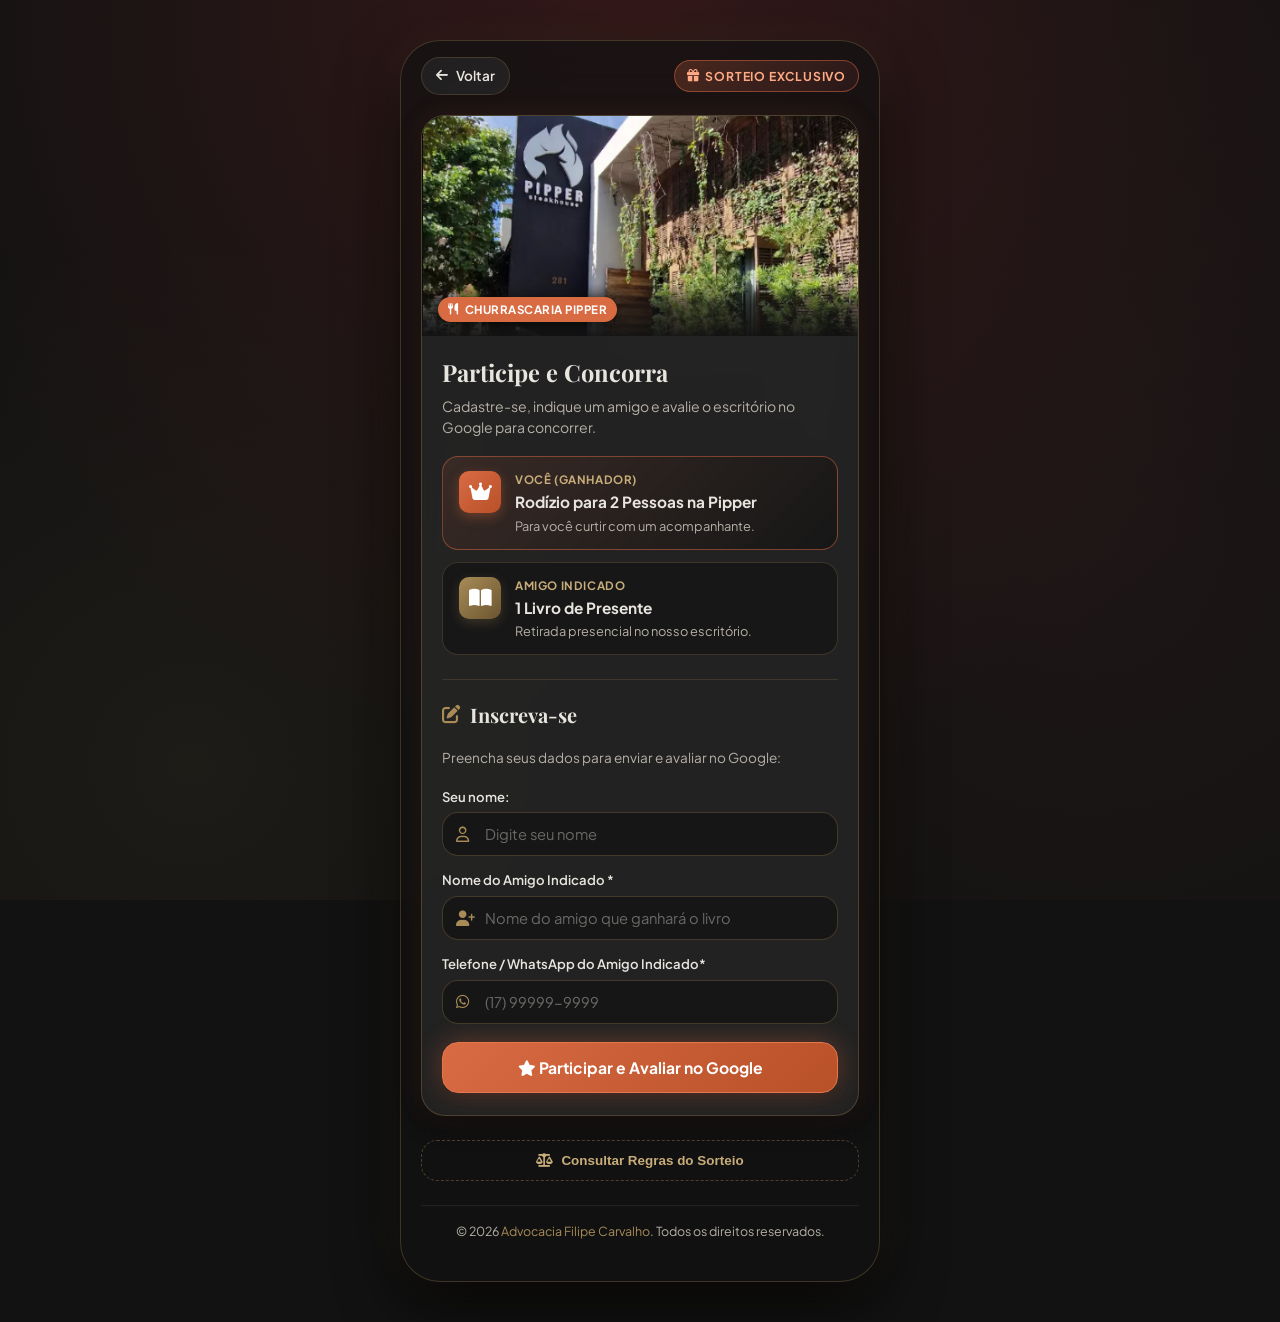
==== commit 527aa312: "fix: add missing closing div tag for prize container in sorteio.html" ====
--- a/sorteio.html
+++ b/sorteio.html
@@ -76,6 +76,8 @@
               <p class="prize-sub">Retirada presencial no nosso escritório.</p>
             </div>
           </div>
+        </div>
+
         <!-- Divisor elegante -->
         <hr class="sorteio-section-divider">
 
